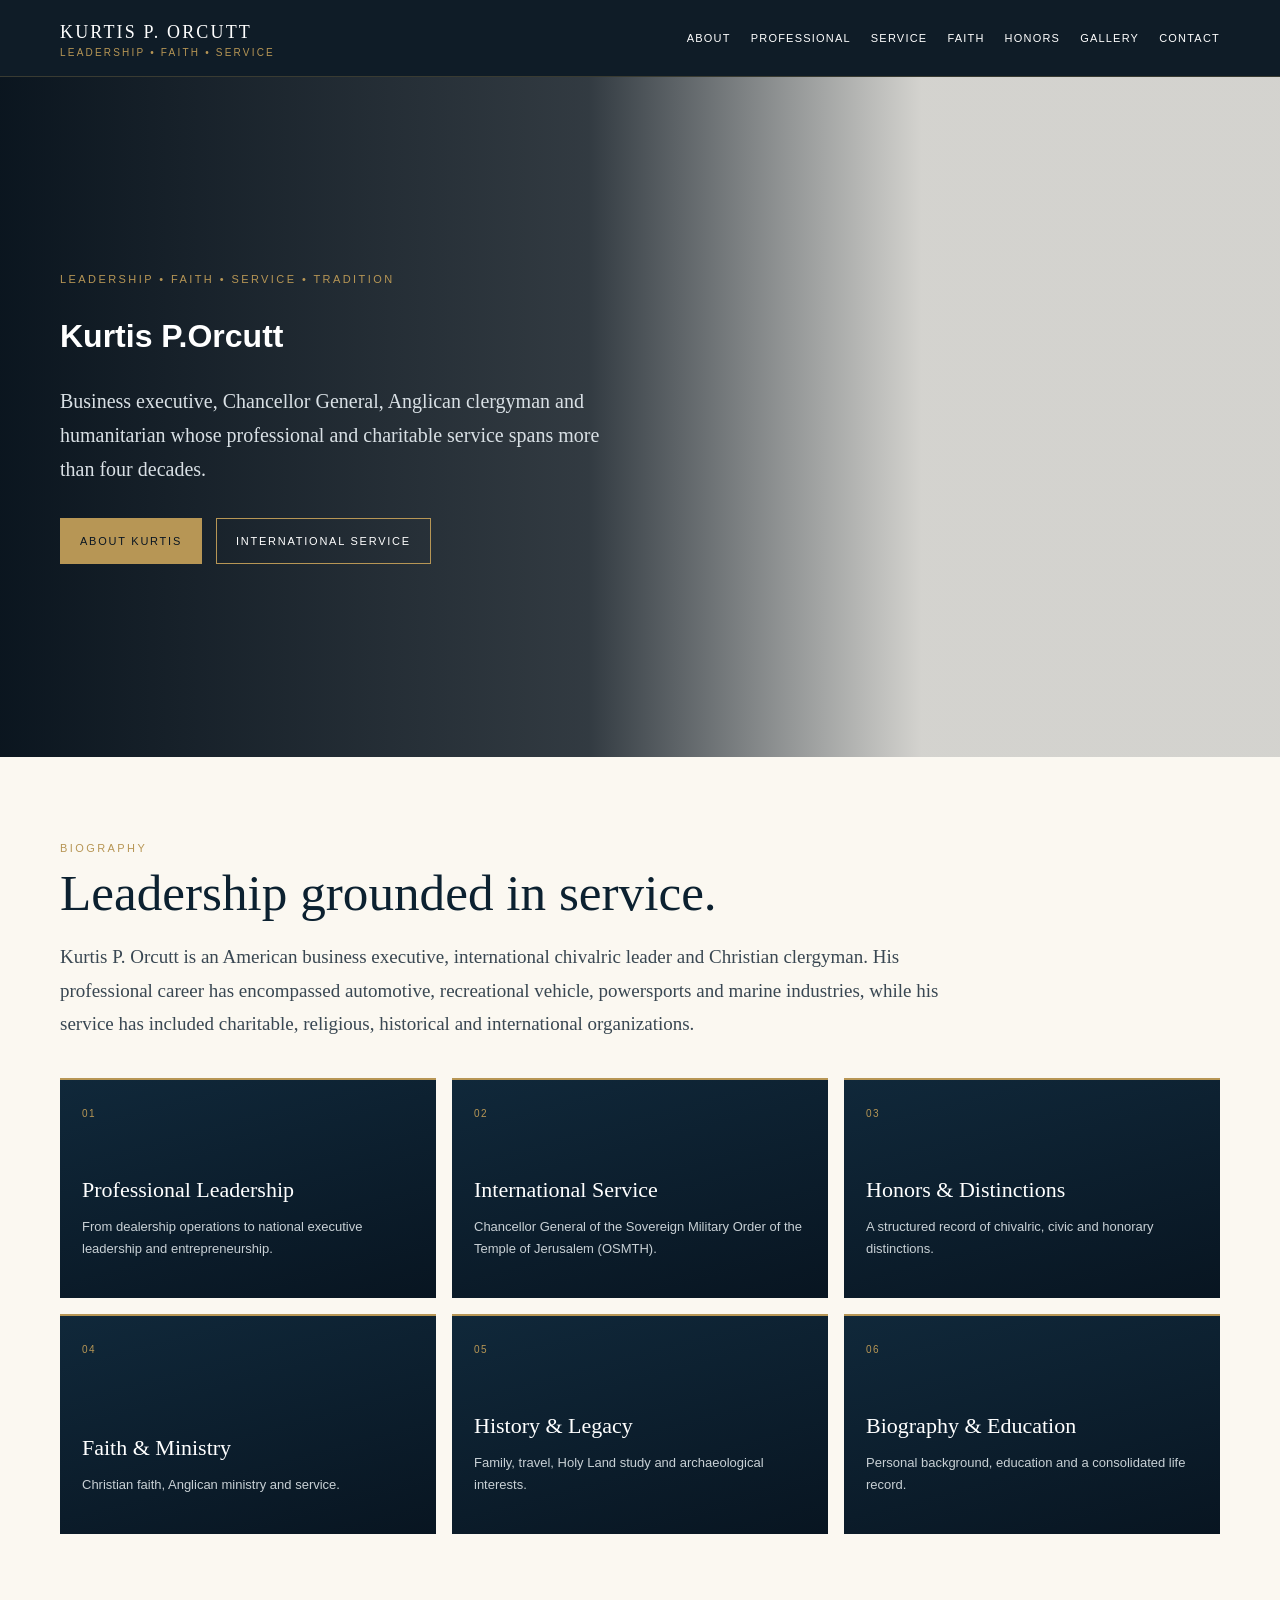
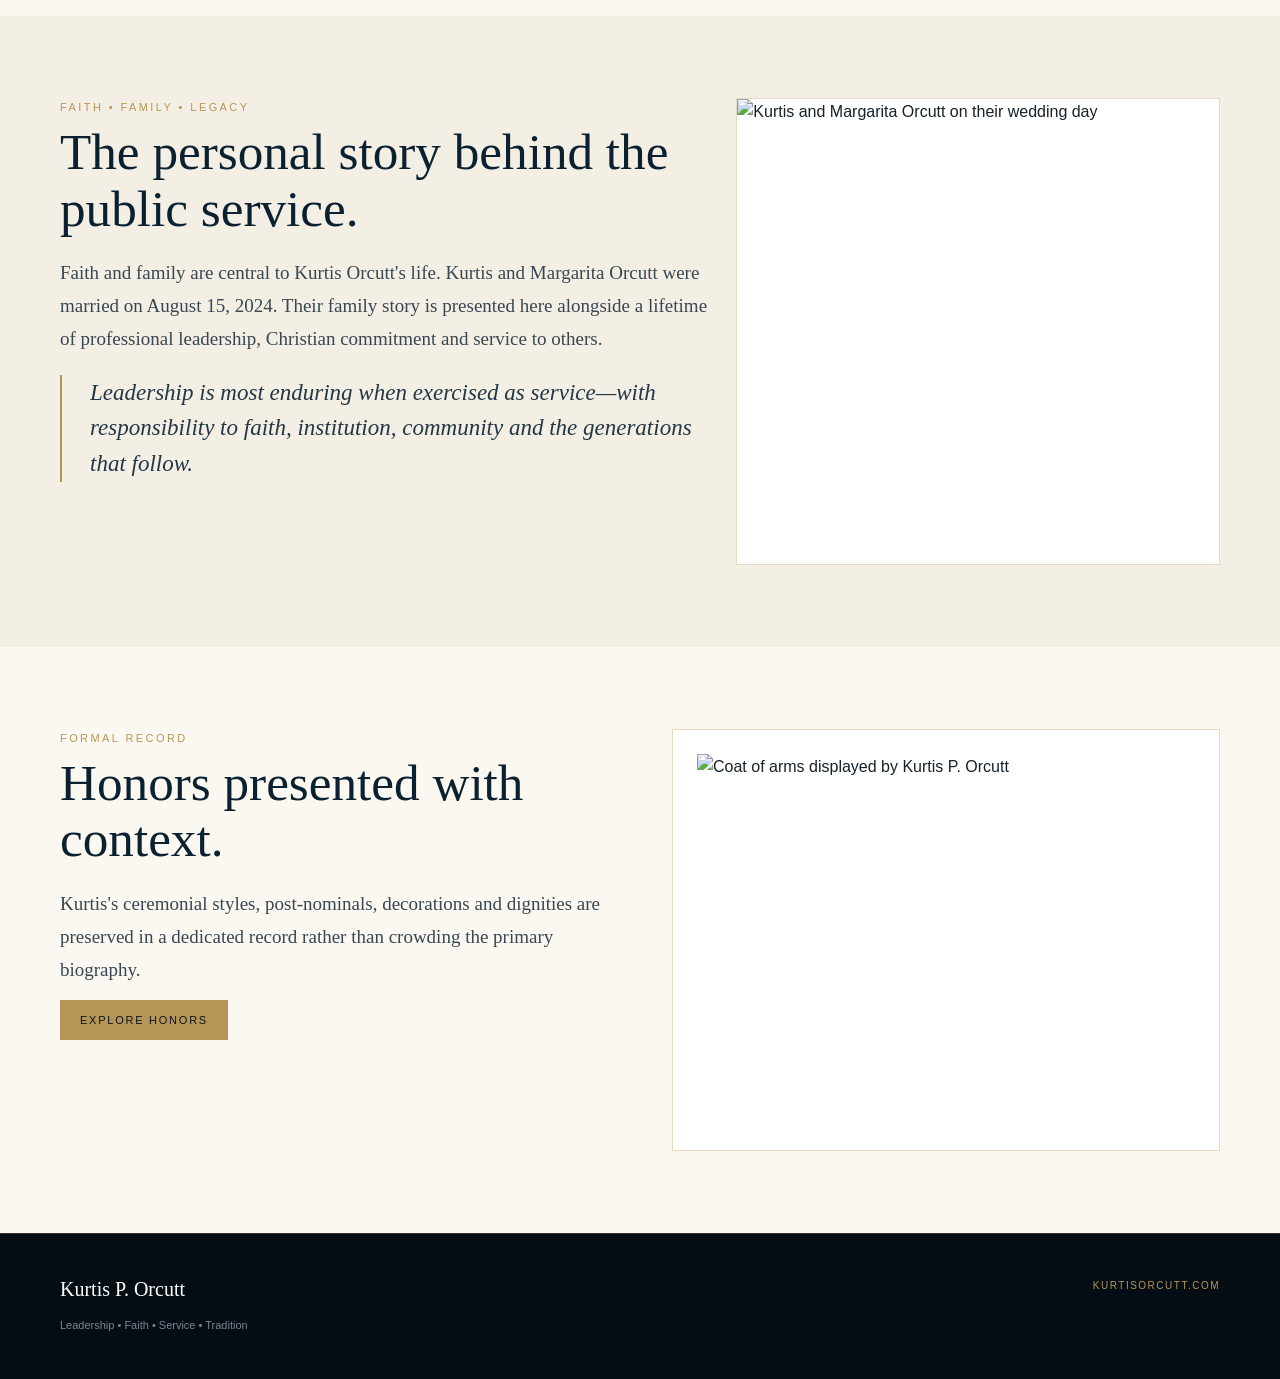
==== index.html @ a16dab64 "commit fix" ====
<!doctype html><html lang="en"><head><meta charset="utf-8"><meta name="viewport" content="width=device-width,initial-scale=1"><title>Kurtis P. Orcutt | Leadership, Faith &amp; Service</title><meta name="description" content="Official personal website of Kurtis P. Orcutt: executive leadership, OSMTH international service, Christian ministry, honors, family and historical interests."><meta name="robots" content="index,follow"><link rel="canonical" href="https://www.kurtisorcutt.com/"><meta property="og:type" content="website"><meta property="og:title" content="Kurtis P. Orcutt | Leadership, Faith &amp; Service"><meta property="og:description" content="Official personal website of Kurtis P. Orcutt: executive leadership, OSMTH international service, Christian ministry, honors, family and historical interests."><meta property="og:url" content="https://www.kurtisorcutt.com/"><meta name="theme-color" content="#0b1624"><link rel="stylesheet" href="style.css"></head><body><nav><div class="wrap nav"><a class="brand" href="index.html">KURTIS P. ORCUTT<small>LEADERSHIP • FAITH • SERVICE</small></a><div class="links"><a href="about.html">ABOUT</a><a href="professional.html">PROFESSIONAL</a><a href="service.html">SERVICE</a><a href="faith.html">FAITH</a><a href="honors.html">HONORS</a><a href="gallery.html">GALLERY</a><a href="contact.html">CONTACT</a></div></div></nav><header class="hero-photo"><div class="wrap hero-grid"><div><div class="eyebrow">Leadership • Faith • Service • Tradition</div><h1>Kurtis P.<span>Orcutt</span></h1><div class="lead">Business executive, Chancellor General, Anglican clergyman and humanitarian whose professional and charitable service spans more than four decades.</div><div class="buttons"><a class="btn fill" href="about.html">About Kurtis</a><a class="btn" href="service.html">International Service</a></div></div><div class="portrait-space"></div></div></header>
<section><div class="wrap"><div class="kicker">Biography</div><h2 class="section-title">Leadership grounded in service.</h2><p class="intro">Kurtis P. Orcutt is an American business executive, international chivalric leader and Christian clergyman. His professional career has encompassed automotive, recreational vehicle, powersports and marine industries, while his service has included charitable, religious, historical and international organizations.</p><div class="cards"><a class="card" href="professional.html"><span class="num">01</span><b>Professional Leadership</b><p>From dealership operations to national executive leadership and entrepreneurship.</p></a><a class="card" href="service.html"><span class="num">02</span><b>International Service</b><p>Chancellor General of the Sovereign Military Order of the Temple of Jerusalem (OSMTH).</p></a><a class="card" href="honors.html"><span class="num">03</span><b>Honors & Distinctions</b><p>A structured record of chivalric, civic and honorary distinctions.</p></a><a class="card" href="faith.html"><span class="num">04</span><b>Faith & Ministry</b><p>Christian faith, Anglican ministry and service.</p></a><a class="card" href="gallery.html"><span class="num">05</span><b>History & Legacy</b><p>Family, travel, Holy Land study and archaeological interests.</p></a><a class="card" href="about.html"><span class="num">06</span><b>Biography & Education</b><p>Personal background, education and a consolidated life record.</p></a></div></div></section>
<section class="cream"><div class="wrap photo-grid"><div><div class="kicker">Faith • Family • Legacy</div><h2 class="section-title">The personal story behind the public service.</h2><p class="intro">Faith and family are central to Kurtis Orcutt's life. Kurtis and Margarita Orcutt were married on August 15, 2024. Their family story is presented here alongside a lifetime of professional leadership, Christian commitment and service to others.</p><div class="quote">Leadership is most enduring when exercised as service—with responsibility to faith, institution, community and the generations that follow.</div></div><figure class="media-card" style="margin:0"><img src="https://www.kurtisorcutt.com/resources/IMG-20240815-WA0005.jpg.opt464x618o0%2C0s464x618.jpg" alt="Kurtis and Margarita Orcutt on their wedding day"><figcaption class="caption">Kurtis and Margarita Orcutt — August 15, 2024</figcaption></figure></div></section>
<section><div class="wrap split"><div><div class="kicker">Formal Record</div><h2 class="section-title">Honors presented with context.</h2><p class="intro">Kurtis's ceremonial styles, post-nominals, decorations and dignities are preserved in a dedicated record rather than crowding the primary biography.</p><a class="btn fill" href="honors.html">Explore Honors</a></div><figure class="media-card coat" style="margin:0"><img src="https://www.kurtisorcutt.com/resources/COATOFARMSPLAIN_8.7.24.png.opt502x640o0%2C0s502x640.png" alt="Coat of arms displayed by Kurtis P. Orcutt"></figure></div></section><footer class="footer"><div class="wrap footer-grid"><div><b>Kurtis P. Orcutt</b><div class="fine">Leadership • Faith • Service • Tradition</div></div><div class="tag">KurtisOrcutt.com</div></div></footer></body></html>
---- style.css ----
:root{--navy:#081521;--navy2:#10283a;--ivory:#f4efe5;--paper:#fbf8f1;--gold:#b79655;--ink:#17212a;--muted:#66717a;--line:rgba(183,150,85,.35)}*{box-sizing:border-box}html{scroll-behavior:smooth}body{margin:0;font-family:Arial,Helvetica,sans-serif;color:var(--ink);background:var(--paper);line-height:1.65}a{color:inherit;text-decoration:none}.wrap{width:min(1160px,92%);margin:auto}nav{position:sticky;top:0;z-index:20;background:rgba(8,21,33,.97);border-bottom:1px solid rgba(183,150,85,.25)}.nav{min-height:76px;display:flex;align-items:center;justify-content:space-between;color:white}.brand{font-family:Georgia,serif;letter-spacing:.12em;font-size:18px}.brand small{display:block;color:var(--gold);font:10px Arial;letter-spacing:.22em}.links{display:flex;gap:20px;font-size:11px;letter-spacing:.11em}.links a:hover,.active{color:#d9bf84}.hero{min-height:72vh;background:radial-gradient(circle at 78% 32%,rgba(183,150,85,.18),transparent 28%),linear-gradient(135deg,#06111b,#10283a 62%,#07131d);color:white;display:flex;align-items:center;position:relative;overflow:hidden}.hero.small{min-height:48vh}.hero:after{content:"KO";position:absolute;right:-2vw;bottom:-12vh;font:700 38vw Georgia;color:rgba(255,255,255,.025);line-height:1}.hero-grid{display:grid;grid-template-columns:1.3fr .7fr;gap:70px;align-items:center;padding:80px 0}.eyebrow,.kicker{color:#b79655;letter-spacing:.22em;font-size:11px;text-transform:uppercase}.hero .eyebrow{color:#d5ba7a}.hero h1{font:normal clamp(50px,7vw,90px)/.98 Georgia,serif;margin:18px 0 24px;letter-spacing:-.035em}.hero.small h1{font-size:clamp(44px,6vw,72px)}.hero h1 span{display:block;color:#d9bf84}.lead{font:20px/1.7 Georgia,serif;color:#d9e0e5;max-width:760px}.buttons{display:flex;gap:14px;margin-top:32px;flex-wrap:wrap}.btn{padding:13px 19px;border:1px solid var(--gold);font-size:11px;letter-spacing:.16em;text-transform:uppercase}.btn.fill{background:var(--gold);color:#091522}.seal{width:280px;aspect-ratio:1;border:1px solid rgba(213,186,122,.45);border-radius:50%;display:grid;place-items:center;margin:auto;box-shadow:0 0 0 18px rgba(183,150,85,.035),0 0 0 19px rgba(183,150,85,.18)}.seal strong{font:60px Georgia;color:#d9bf84}.seal span{display:block;letter-spacing:.18em;font-size:10px;color:#cbd3d8;text-align:center}section{padding:82px 0}.section-title{font:normal clamp(34px,4vw,56px)/1.1 Georgia,serif;margin:8px 0 18px;color:#0c2130}.intro{font:19px/1.75 Georgia,serif;color:#394752;max-width:920px}.cream{background:var(--ivory)}.dark{background:#081521;color:#e8edf0}.dark .section-title{color:white}.dark .intro{color:#c8d0d5}.cards{display:grid;grid-template-columns:repeat(3,1fr);gap:16px;margin-top:38px}.card{min-height:220px;padding:26px 22px;background:linear-gradient(165deg,#10283a,#081521);color:white;border-top:2px solid var(--gold);display:flex;flex-direction:column;justify-content:flex-end;transition:.2s}.card:hover{transform:translateY(-4px)}.card b{font:22px Georgia}.card p{font-size:13px;color:#c8d0d5}.num,.tag{font-size:10px;letter-spacing:.15em;text-transform:uppercase;color:#b79655;margin-bottom:auto}.split{display:grid;grid-template-columns:1fr 1fr;gap:64px;align-items:start}.facts{display:grid;grid-template-columns:1fr 1fr;gap:16px}.fact,.panel{border:1px solid var(--line);padding:22px}.fact strong{display:block;font:25px Georgia;color:#0b2435}.fact span{font-size:11px;color:var(--muted);text-transform:uppercase;letter-spacing:.09em}.timeline{margin-top:32px;border-left:1px solid var(--gold);padding-left:28px}.event{margin:0 0 28px}.event b{font:21px Georgia;color:#0c2130}.event small{display:block;color:#8b6d34;letter-spacing:.12em;text-transform:uppercase}.honors{display:grid;grid-template-columns:repeat(3,1fr);gap:18px;margin-top:34px}.honor{padding:27px;border:1px solid rgba(183,150,85,.35);background:#0c1c29}.honor h3{font:22px Georgia;color:#d9bf84;margin:8px 0}.honor p{font-size:14px;color:#c7d0d6}.gallery{display:grid;grid-template-columns:repeat(3,1fr);gap:14px;margin-top:36px}.g{min-height:210px;background:linear-gradient(145deg,#19384c,#0a1822);color:white;padding:22px;display:flex;flex-direction:column;justify-content:flex-end;border-bottom:2px solid var(--gold)}.g b{font:20px Georgia}.g span{font-size:12px;color:#c9d1d6}.formal{font:24px/1.6 Georgia,serif;border-left:2px solid var(--gold);padding-left:26px}.notice{padding:18px 20px;background:#eee6d5;border-left:3px solid var(--gold);font-size:13px;color:#53606a}.footer{padding:44px 0;background:#050d14;color:#aeb9c0;border-top:1px solid rgba(183,150,85,.25)}.footer-grid{display:flex;justify-content:space-between;gap:30px}.footer b{font:20px Georgia;color:white}.fine{font-size:11px;color:#788792;max-width:760px;margin-top:12px}.contact{font:18px Georgia}.quote{border-left:2px solid var(--gold);padding-left:28px;font:italic 23px/1.55 Georgia;color:#243746}@media(max-width:900px){.links{display:none}.hero-grid,.split{grid-template-columns:1fr}.seal{width:220px}.cards,.honors,.gallery{grid-template-columns:1fr 1fr}.footer-grid{display:block}.hero{min-height:auto}}@media(max-width:560px){.cards,.honors,.gallery,.facts{grid-template-columns:1fr}.seal{display:none}section{padding:60px 0}.hero-grid{padding:60px 0}}

/* V3 media pass */
.hero-photo{min-height:72vh;background:linear-gradient(90deg,rgba(6,17,27,.98) 0%,rgba(6,17,27,.82) 46%,rgba(6,17,27,.16) 72%),url("https://www.kurtisorcutt.com/resources/03.jpeg") center 32%/cover no-repeat;color:white;display:flex;align-items:center;position:relative}.hero-photo .hero-grid{grid-template-columns:1.05fr .95fr}.hero-photo .portrait-space{min-height:520px}.media-card{overflow:hidden;border:1px solid var(--line);background:white}.media-card img{width:100%;height:100%;min-height:420px;object-fit:cover;display:block}.coat img{object-fit:contain;background:#fff;padding:24px}.photo-grid{display:grid;grid-template-columns:1.15fr .85fr;gap:22px;align-items:stretch}.caption{font-size:12px;color:var(--muted);padding:12px 14px;border-top:1px solid #e8e0d2}.gallery-photo{min-height:270px;background-size:cover;background-position:center;position:relative;overflow:hidden}.gallery-photo:after{content:"";position:absolute;inset:0;background:linear-gradient(transparent 35%,rgba(5,13,20,.88))}.gallery-photo div{position:absolute;z-index:2;bottom:18px;left:20px;right:20px;color:white}.gallery-photo b{font:22px Georgia}.gallery-photo span{display:block;font-size:12px;color:#d7dee2}.formal-style{padding:28px;background:#081521;color:#eef2f4;border-top:2px solid var(--gold)}.formal-style h3{font:26px Georgia;color:#d9bf84;margin:0 0 10px}.formal-style p{margin:0;color:#ccd4d9}.source-note{font-size:11px;color:#76838c;margin-top:14px}@media(max-width:900px){.hero-photo{background-position:62% center}.hero-photo .hero-grid{grid-template-columns:1fr}.hero-photo .portrait-space{min-height:240px}.photo-grid{grid-template-columns:1fr}}
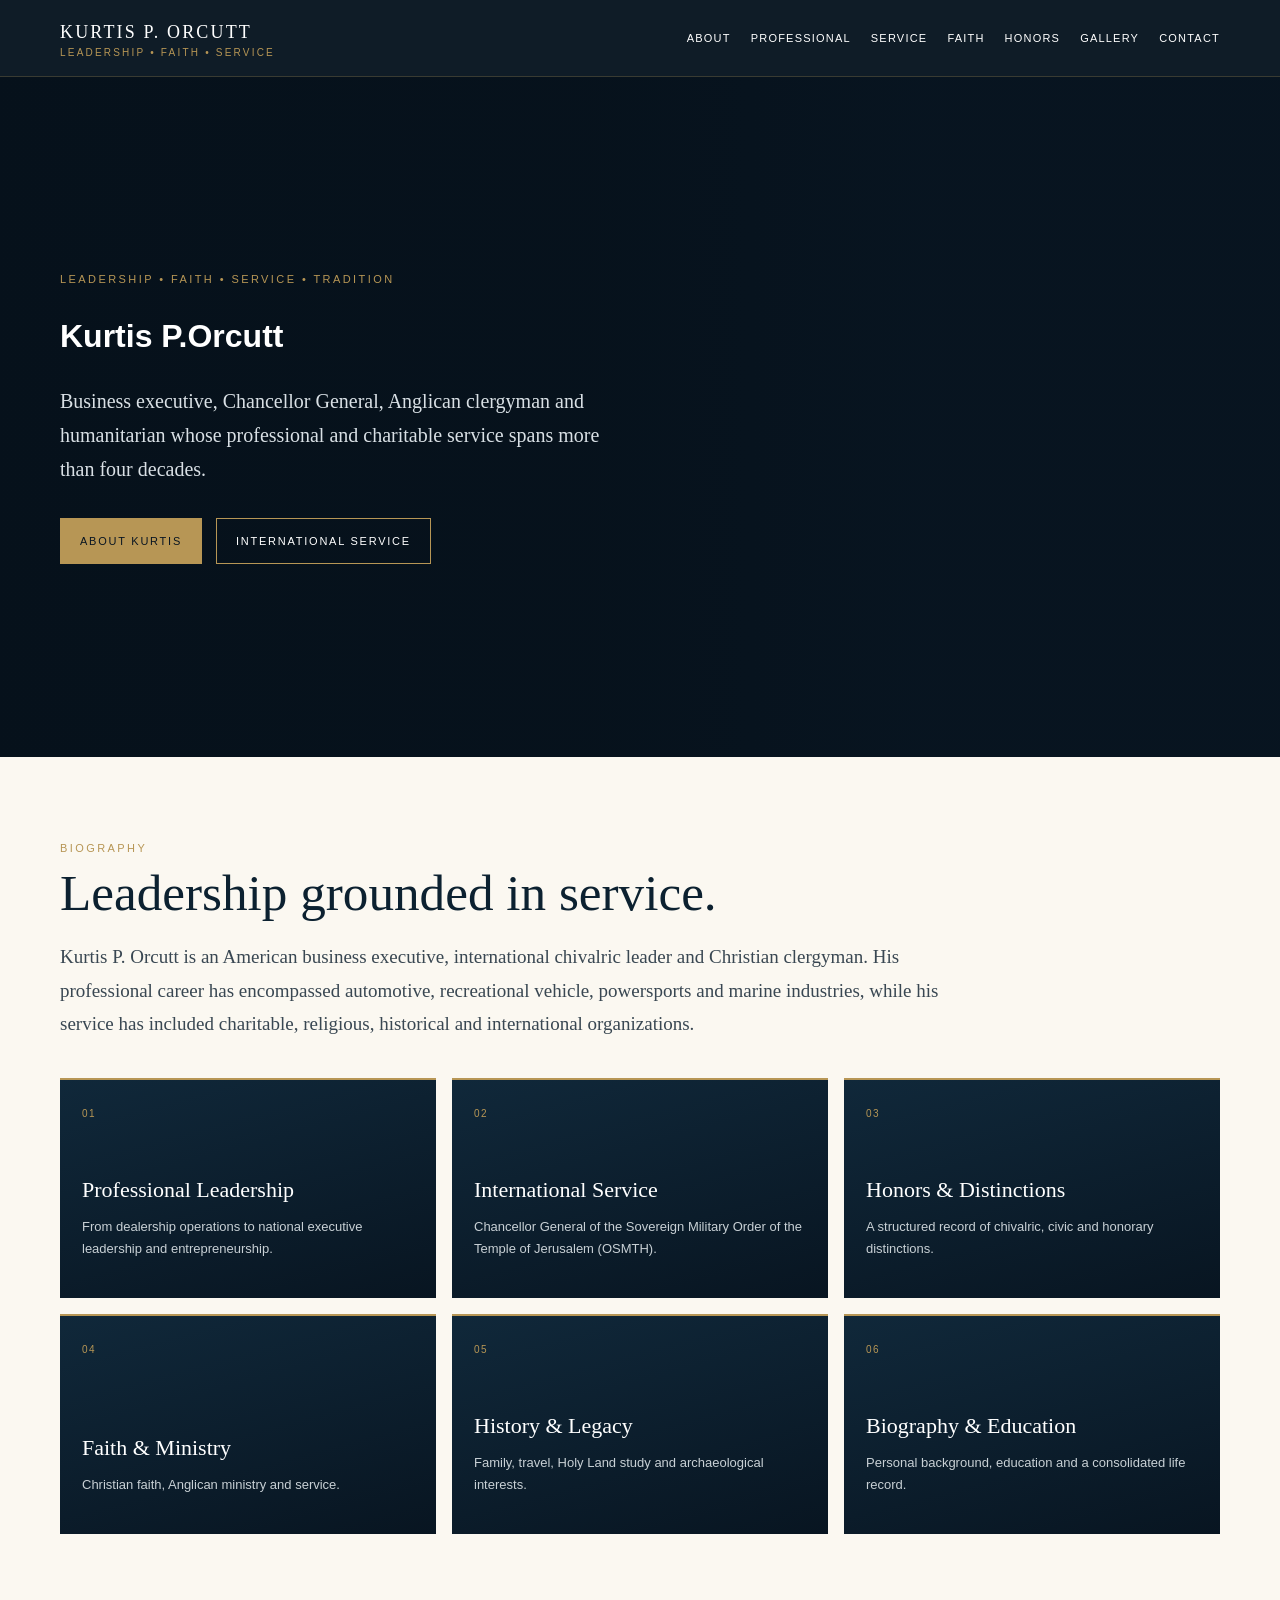
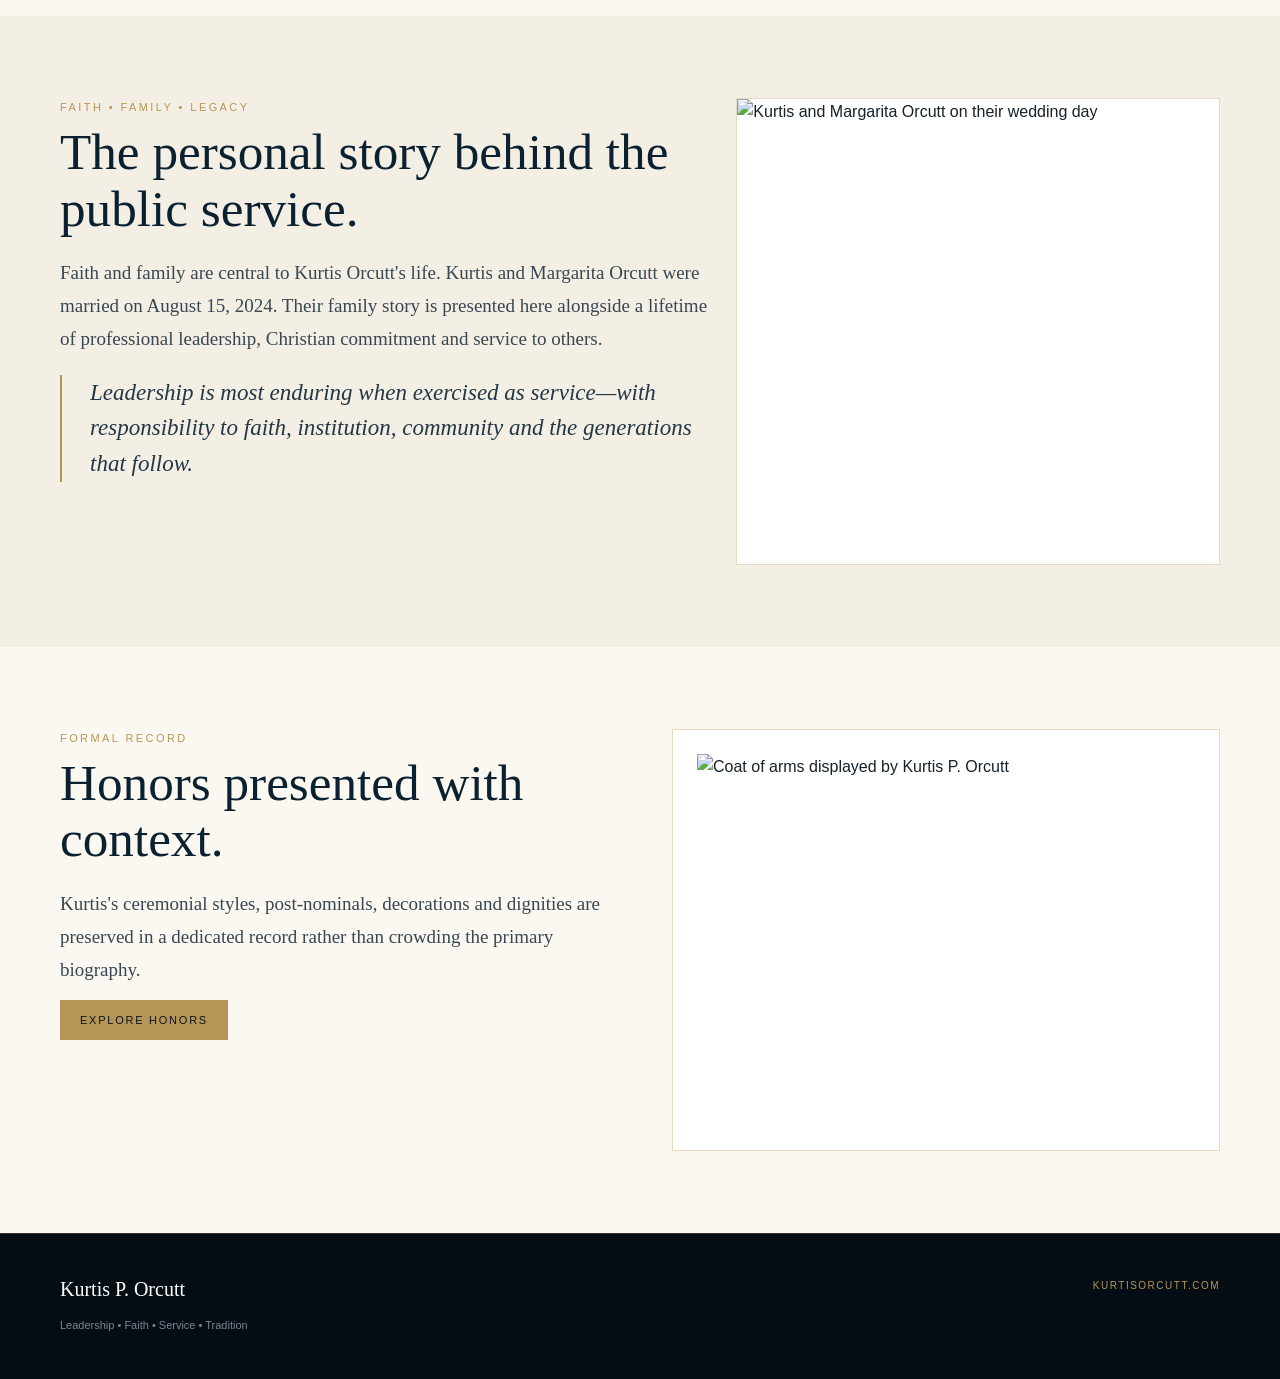
==== commit 48f4e229: "Stage local image references and gallery selections" ====
--- a/index.html
+++ b/index.html
@@ -1,4 +1,4 @@
 <!doctype html><html lang="en"><head><meta charset="utf-8"><meta name="viewport" content="width=device-width,initial-scale=1"><title>Kurtis P. Orcutt | Leadership, Faith &amp; Service</title><meta name="description" content="Official personal website of Kurtis P. Orcutt: executive leadership, OSMTH international service, Christian ministry, honors, family and historical interests."><meta name="robots" content="index,follow"><link rel="canonical" href="https://www.kurtisorcutt.com/"><meta property="og:type" content="website"><meta property="og:title" content="Kurtis P. Orcutt | Leadership, Faith &amp; Service"><meta property="og:description" content="Official personal website of Kurtis P. Orcutt: executive leadership, OSMTH international service, Christian ministry, honors, family and historical interests."><meta property="og:url" content="https://www.kurtisorcutt.com/"><meta name="theme-color" content="#0b1624"><link rel="stylesheet" href="style.css"></head><body><nav><div class="wrap nav"><a class="brand" href="index.html">KURTIS P. ORCUTT<small>LEADERSHIP • FAITH • SERVICE</small></a><div class="links"><a href="about.html">ABOUT</a><a href="professional.html">PROFESSIONAL</a><a href="service.html">SERVICE</a><a href="faith.html">FAITH</a><a href="honors.html">HONORS</a><a href="gallery.html">GALLERY</a><a href="contact.html">CONTACT</a></div></div></nav><header class="hero-photo"><div class="wrap hero-grid"><div><div class="eyebrow">Leadership • Faith • Service • Tradition</div><h1>Kurtis P.<span>Orcutt</span></h1><div class="lead">Business executive, Chancellor General, Anglican clergyman and humanitarian whose professional and charitable service spans more than four decades.</div><div class="buttons"><a class="btn fill" href="about.html">About Kurtis</a><a class="btn" href="service.html">International Service</a></div></div><div class="portrait-space"></div></div></header>
 <section><div class="wrap"><div class="kicker">Biography</div><h2 class="section-title">Leadership grounded in service.</h2><p class="intro">Kurtis P. Orcutt is an American business executive, international chivalric leader and Christian clergyman. His professional career has encompassed automotive, recreational vehicle, powersports and marine industries, while his service has included charitable, religious, historical and international organizations.</p><div class="cards"><a class="card" href="professional.html"><span class="num">01</span><b>Professional Leadership</b><p>From dealership operations to national executive leadership and entrepreneurship.</p></a><a class="card" href="service.html"><span class="num">02</span><b>International Service</b><p>Chancellor General of the Sovereign Military Order of the Temple of Jerusalem (OSMTH).</p></a><a class="card" href="honors.html"><span class="num">03</span><b>Honors & Distinctions</b><p>A structured record of chivalric, civic and honorary distinctions.</p></a><a class="card" href="faith.html"><span class="num">04</span><b>Faith & Ministry</b><p>Christian faith, Anglican ministry and service.</p></a><a class="card" href="gallery.html"><span class="num">05</span><b>History & Legacy</b><p>Family, travel, Holy Land study and archaeological interests.</p></a><a class="card" href="about.html"><span class="num">06</span><b>Biography & Education</b><p>Personal background, education and a consolidated life record.</p></a></div></div></section>
-<section class="cream"><div class="wrap photo-grid"><div><div class="kicker">Faith • Family • Legacy</div><h2 class="section-title">The personal story behind the public service.</h2><p class="intro">Faith and family are central to Kurtis Orcutt's life. Kurtis and Margarita Orcutt were married on August 15, 2024. Their family story is presented here alongside a lifetime of professional leadership, Christian commitment and service to others.</p><div class="quote">Leadership is most enduring when exercised as service—with responsibility to faith, institution, community and the generations that follow.</div></div><figure class="media-card" style="margin:0"><img src="https://www.kurtisorcutt.com/resources/IMG-20240815-WA0005.jpg.opt464x618o0%2C0s464x618.jpg" alt="Kurtis and Margarita Orcutt on their wedding day"><figcaption class="caption">Kurtis and Margarita Orcutt — August 15, 2024</figcaption></figure></div></section>
-<section><div class="wrap split"><div><div class="kicker">Formal Record</div><h2 class="section-title">Honors presented with context.</h2><p class="intro">Kurtis's ceremonial styles, post-nominals, decorations and dignities are preserved in a dedicated record rather than crowding the primary biography.</p><a class="btn fill" href="honors.html">Explore Honors</a></div><figure class="media-card coat" style="margin:0"><img src="https://www.kurtisorcutt.com/resources/COATOFARMSPLAIN_8.7.24.png.opt502x640o0%2C0s502x640.png" alt="Coat of arms displayed by Kurtis P. Orcutt"></figure></div></section><footer class="footer"><div class="wrap footer-grid"><div><b>Kurtis P. Orcutt</b><div class="fine">Leadership • Faith • Service • Tradition</div></div><div class="tag">KurtisOrcutt.com</div></div></footer></body></html>+<section class="cream"><div class="wrap photo-grid"><div><div class="kicker">Faith • Family • Legacy</div><h2 class="section-title">The personal story behind the public service.</h2><p class="intro">Faith and family are central to Kurtis Orcutt's life. Kurtis and Margarita Orcutt were married on August 15, 2024. Their family story is presented here alongside a lifetime of professional leadership, Christian commitment and service to others.</p><div class="quote">Leadership is most enduring when exercised as service—with responsibility to faith, institution, community and the generations that follow.</div></div><figure class="media-card" style="margin:0"><img src="assets/images/wedding.jpg" alt="Kurtis and Margarita Orcutt on their wedding day"><figcaption class="caption">Kurtis and Margarita Orcutt — August 15, 2024</figcaption></figure></div></section>
+<section><div class="wrap split"><div><div class="kicker">Formal Record</div><h2 class="section-title">Honors presented with context.</h2><p class="intro">Kurtis's ceremonial styles, post-nominals, decorations and dignities are preserved in a dedicated record rather than crowding the primary biography.</p><a class="btn fill" href="honors.html">Explore Honors</a></div><figure class="media-card coat" style="margin:0"><img src="assets/images/coat-of-arms.png" alt="Coat of arms displayed by Kurtis P. Orcutt"></figure></div></section><footer class="footer"><div class="wrap footer-grid"><div><b>Kurtis P. Orcutt</b><div class="fine">Leadership • Faith • Service • Tradition</div></div><div class="tag">KurtisOrcutt.com</div></div></footer></body></html>
--- a/style.css
+++ b/style.css
@@ -3,3 +3,20 @@
 
 /* V3 media pass */
 .hero-photo{min-height:72vh;background:linear-gradient(90deg,rgba(6,17,27,.98) 0%,rgba(6,17,27,.82) 46%,rgba(6,17,27,.16) 72%),url("https://www.kurtisorcutt.com/resources/03.jpeg") center 32%/cover no-repeat;color:white;display:flex;align-items:center;position:relative}.hero-photo .hero-grid{grid-template-columns:1.05fr .95fr}.hero-photo .portrait-space{min-height:520px}.media-card{overflow:hidden;border:1px solid var(--line);background:white}.media-card img{width:100%;height:100%;min-height:420px;object-fit:cover;display:block}.coat img{object-fit:contain;background:#fff;padding:24px}.photo-grid{display:grid;grid-template-columns:1.15fr .85fr;gap:22px;align-items:stretch}.caption{font-size:12px;color:var(--muted);padding:12px 14px;border-top:1px solid #e8e0d2}.gallery-photo{min-height:270px;background-size:cover;background-position:center;position:relative;overflow:hidden}.gallery-photo:after{content:"";position:absolute;inset:0;background:linear-gradient(transparent 35%,rgba(5,13,20,.88))}.gallery-photo div{position:absolute;z-index:2;bottom:18px;left:20px;right:20px;color:white}.gallery-photo b{font:22px Georgia}.gallery-photo span{display:block;font-size:12px;color:#d7dee2}.formal-style{padding:28px;background:#081521;color:#eef2f4;border-top:2px solid var(--gold)}.formal-style h3{font:26px Georgia;color:#d9bf84;margin:0 0 10px}.formal-style p{margin:0;color:#ccd4d9}.source-note{font-size:11px;color:#76838c;margin-top:14px}@media(max-width:900px){.hero-photo{background-position:62% center}.hero-photo .hero-grid{grid-template-columns:1fr}.hero-photo .portrait-space{min-height:240px}.photo-grid{grid-template-columns:1fr}}
+
+/* Responsive image visibility: preserve the portrait on narrow viewports. */
+.hero-photo{background-color:#081521;background-repeat:no-repeat;background-size:cover;background-position:72% 32%}
+@media(max-width:900px){
+  .hero-photo{min-height:620px;background-position:68% center;background-image:linear-gradient(90deg,rgba(6,17,27,.93),rgba(6,17,27,.48)),url("https://www.kurtisorcutt.com/resources/03.jpeg")}
+  .hero-photo .hero-grid{grid-template-columns:1fr;padding:55px 0}
+  .hero-photo .portrait-space{display:none}
+  .photo-grid{grid-template-columns:1fr}
+  .media-card img{height:auto;min-height:0;max-height:680px;object-fit:contain}
+}
+@media(max-width:560px){
+  .hero-photo{min-height:580px;background-position:66% center;background-image:linear-gradient(90deg,rgba(6,17,27,.92),rgba(6,17,27,.62)),url("https://www.kurtisorcutt.com/resources/03.jpeg")}
+  .hero-photo .hero-grid{padding:45px 0}
+  .hero-photo h1{font-size:clamp(43px,12vw,64px)}
+  .hero-photo .lead{font-size:17px;line-height:1.55}
+  .media-card img{width:100%;height:auto;min-height:0;object-fit:contain}
+}
